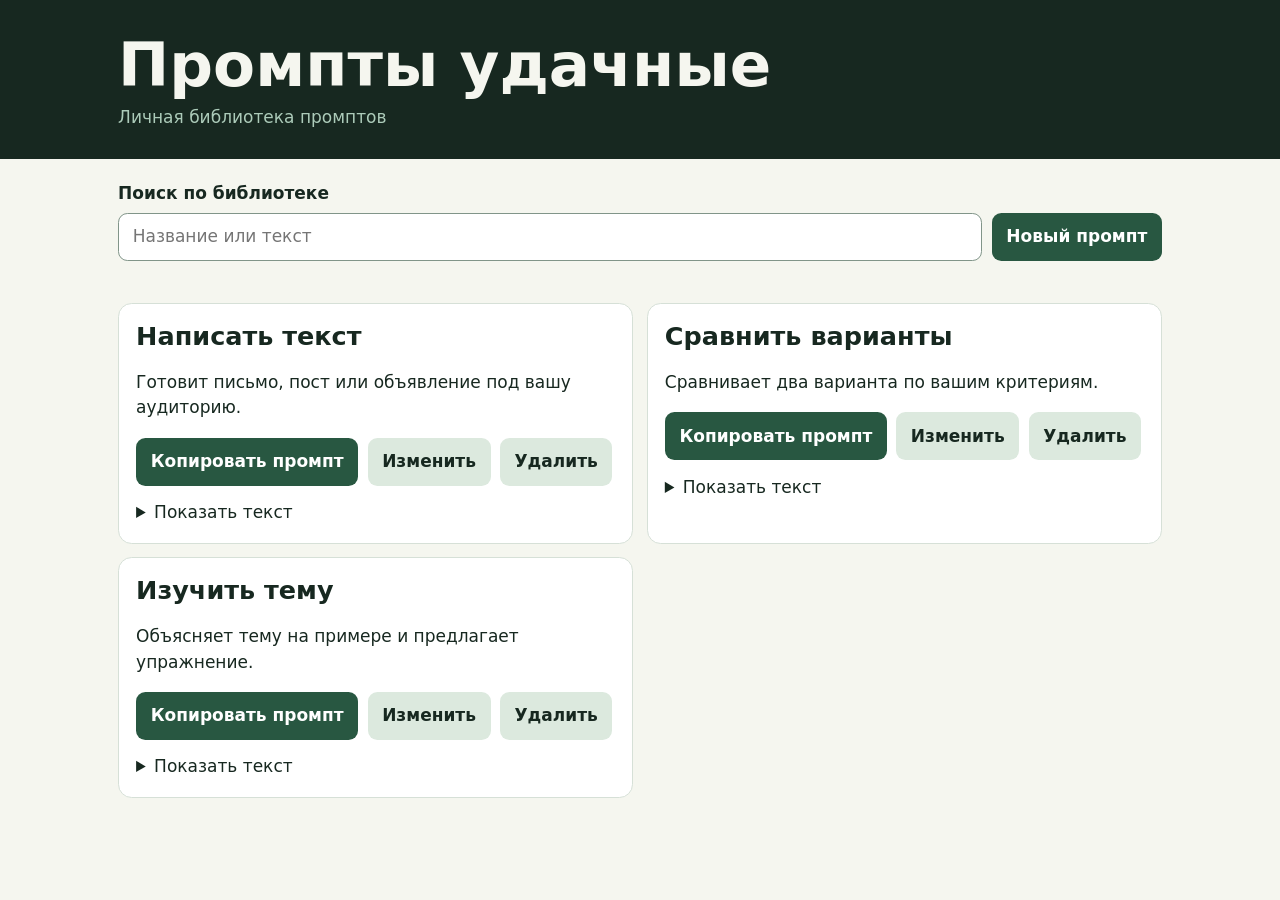
==== app/index.html @ 5c015fc0 "Deploy the prompt library browser preview" ====
<!doctype html>
<html lang="ru">
<head>
<meta charset="utf-8">
<meta name="viewport" content="width=device-width, initial-scale=1">
<meta name="theme-color" content="#172820">
<title>Промпты удачные</title>
<link rel="stylesheet" href="style.css">
<script src="app.js" defer></script>
</head>
<body>
<header><div class="wrap"><h1>Промпты удачные</h1><p>Личная библиотека промптов</p></div></header>
<main class="wrap">
<div class="toolbar"><label for="search">Поиск по библиотеке</label><div class="controls"><input id="search" type="search" placeholder="Название или текст"><button id="add" type="button">Новый промпт</button></div></div>
<p id="notice" role="status"></p>
<section id="library" aria-label="Сохранённые промпты"></section>
</main>
<dialog id="editor"><form id="form">
<h2 id="editor-title">Новый промпт</h2>
<label for="title">Название</label><input id="title" required maxlength="120">
<label for="description">Короткое описание</label><input id="description" maxlength="180" placeholder="Что делает этот промпт?">
<label for="body">Текст промпта</label><textarea id="body" rows="9" required></textarea>
<div class="actions"><button type="button" id="close">Отмена</button><button>Сохранить</button></div>
</form></dialog>
</body></html>
---- app/style.css ----
:root { font: 17px/1.5 system-ui, sans-serif; color: #172820; background: #f5f6ef; }
* { box-sizing: border-box; }
body { margin: 0; }
.wrap { max-width: 64rem; margin: auto; padding: 1.3rem; }
header { background: #172820; color: #f5f6ef; }
header p { color: #accbb9; margin: .4rem 0; }
h1 { margin: .5rem 0 0; font-size: clamp(2rem, 6vw, 3.6rem); line-height: 1.1; }
h2 { margin: 0; line-height: 1.25; }
label { display: block; font-weight: 650; margin-bottom: .35rem; }
.controls, .actions { display: flex; flex-wrap: wrap; gap: .55rem; }
.controls input { flex: 1 1 15rem; }
input, textarea, button { font: inherit; border-radius: .55rem; padding: .6rem .8rem; }
input, textarea { border: 1px solid #819589; background: white; color: inherit; width: 100%; }
button { background: #dce9de; border: 1px solid transparent; color: #172820; cursor: pointer; font-weight: 650; }
#add, button[type=submit], form button:last-child { background: #285741; color: white; }
#library { display: grid; gap: .8rem; grid-template-columns: repeat(auto-fit, minmax(min(100%, 25rem), 1fr)); }
article { background: white; border: 1px solid #d6e0d7; border-radius: .8rem; padding: 1rem; min-width: 0; }
article p { white-space: pre-wrap; overflow-wrap: anywhere; }
dialog { border: 1px solid #819589; border-radius: .8rem; width: min(94%, 39rem); color: inherit; }
dialog::backdrop { background: #172820a8; }
form label { margin-top: .8rem; }
form .actions { justify-content: flex-end; margin-top: .8rem; }
#notice { min-height: 1.5rem; margin: .5rem 0; }

article details { margin-top: .85rem; }
summary { cursor: pointer; }
article .actions button:first-child { background: #285741; color: white; }
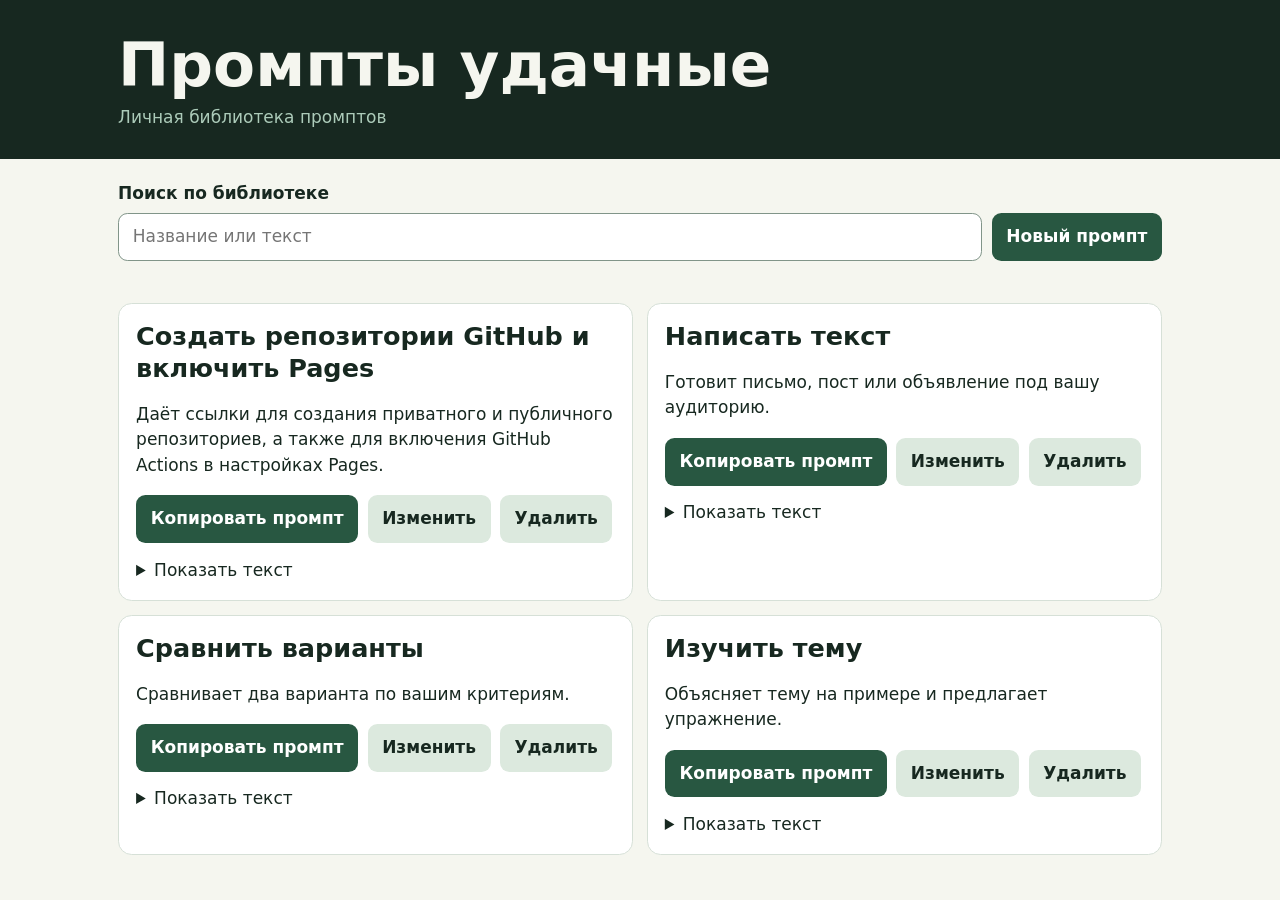
==== commit ef8a7302: "Publish the GitHub Pages setup prompt card" ====
--- a/app/index.html
+++ b/app/index.html
@@ -6,7 +6,7 @@
 <meta name="theme-color" content="#172820">
 <title>Промпты удачные</title>
 <link rel="stylesheet" href="style.css">
-<script src="app.js" defer></script>
+<script src="app.js?v=github-setup" defer></script>
 </head>
 <body>
 <header><div class="wrap"><h1>Промпты удачные</h1><p>Личная библиотека промптов</p></div></header>
@@ -14,6 +14,7 @@
 <div class="toolbar"><label for="search">Поиск по библиотеке</label><div class="controls"><input id="search" type="search" placeholder="Название или текст"><button id="add" type="button">Новый промпт</button></div></div>
 <p id="notice" role="status"></p>
 <section id="library" aria-label="Сохранённые промпты"></section>
+<button id="update-settings" hidden type="button">Обновления</button>
 </main>
 <dialog id="editor"><form id="form">
 <h2 id="editor-title">Новый промпт</h2>
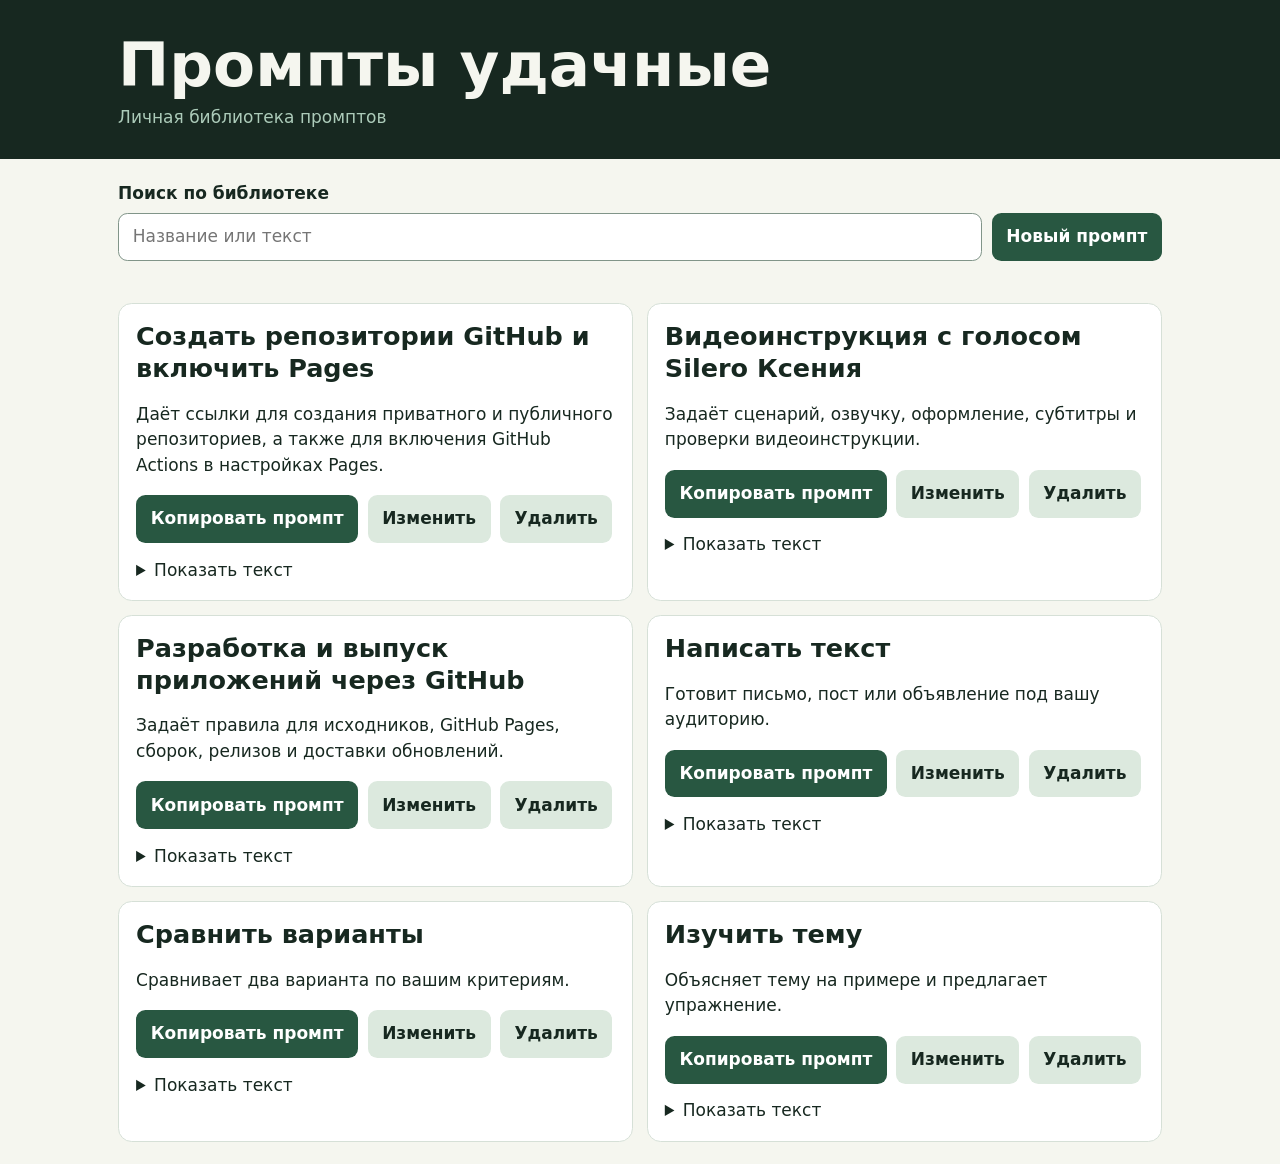
==== commit f455e551: "Publish the video and release prompt cards" ====
--- a/app/index.html
+++ b/app/index.html
@@ -6,7 +6,7 @@
 <meta name="theme-color" content="#172820">
 <title>Промпты удачные</title>
 <link rel="stylesheet" href="style.css">
-<script src="app.js?v=github-setup" defer></script>
+<script src="app.js?v=project-templates" defer></script>
 </head>
 <body>
 <header><div class="wrap"><h1>Промпты удачные</h1><p>Личная библиотека промптов</p></div></header>
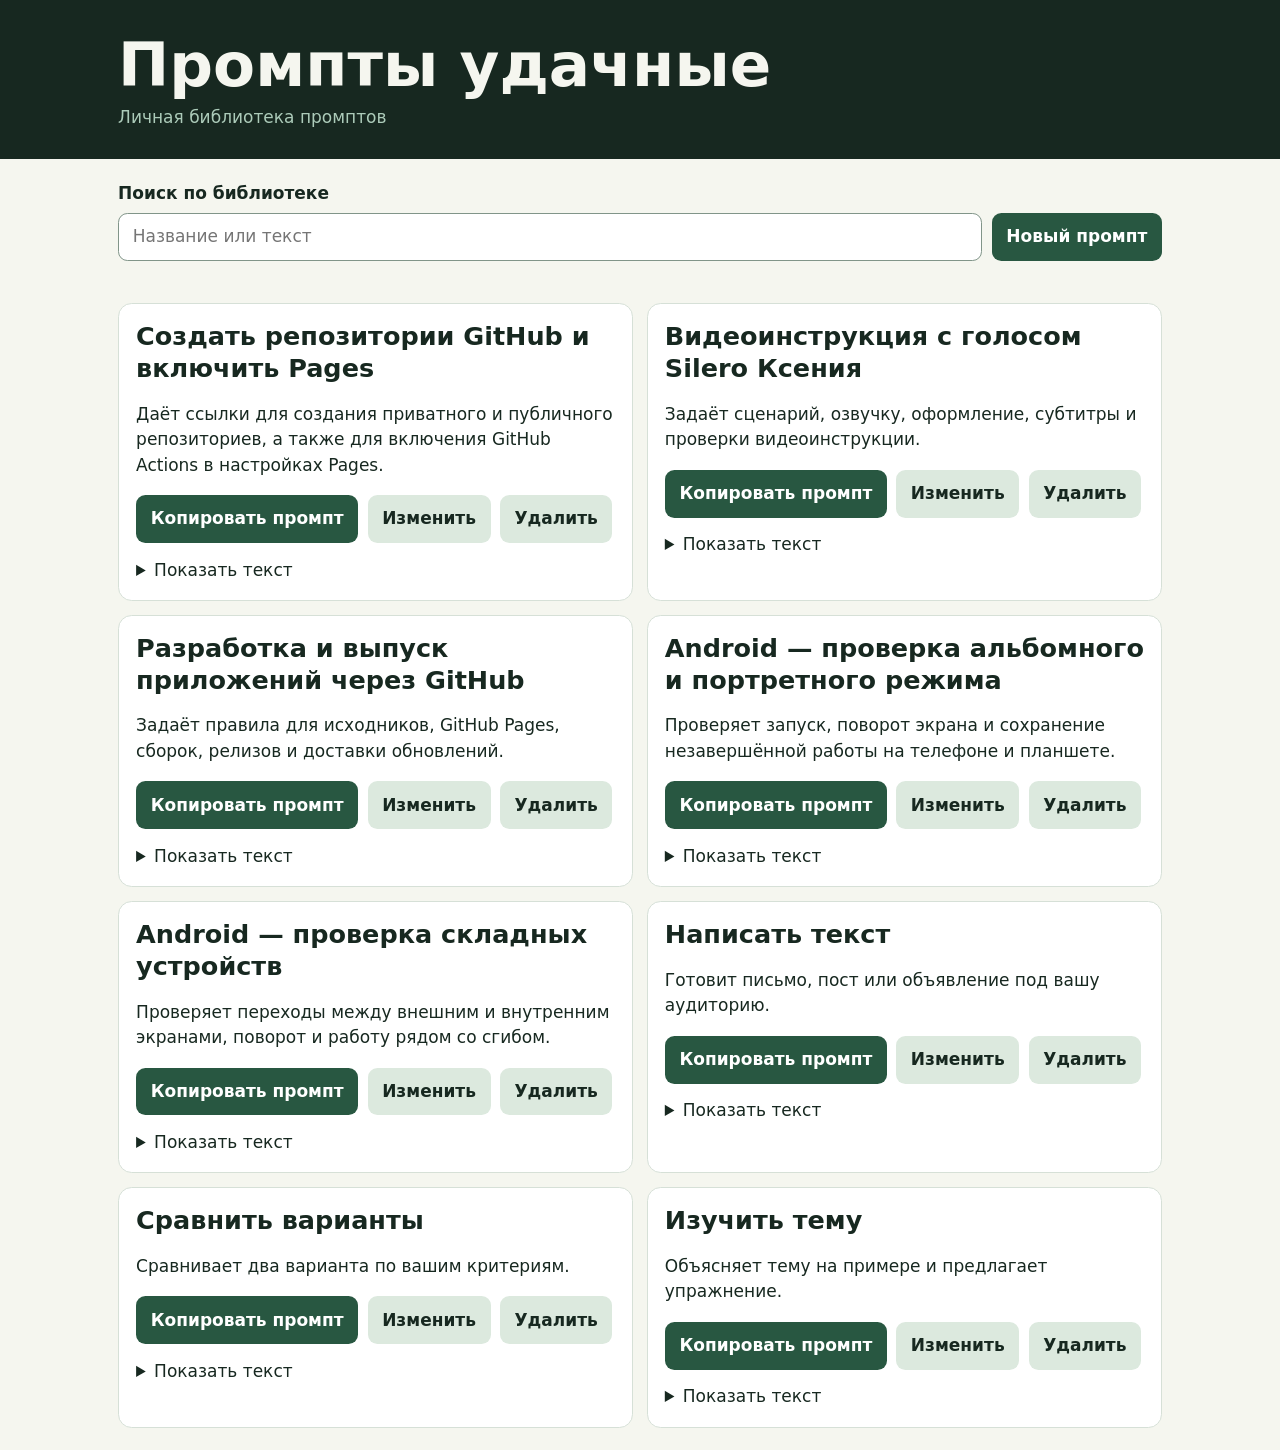
==== commit 5e0cb1d2: "Publish Android test prompt cards" ====
--- a/app/index.html
+++ b/app/index.html
@@ -6,7 +6,7 @@
 <meta name="theme-color" content="#172820">
 <title>Промпты удачные</title>
 <link rel="stylesheet" href="style.css">
-<script src="app.js?v=project-templates" defer></script>
+<script src="app.js?v=android-test-templates" defer></script>
 </head>
 <body>
 <header><div class="wrap"><h1>Промпты удачные</h1><p>Личная библиотека промптов</p></div></header>
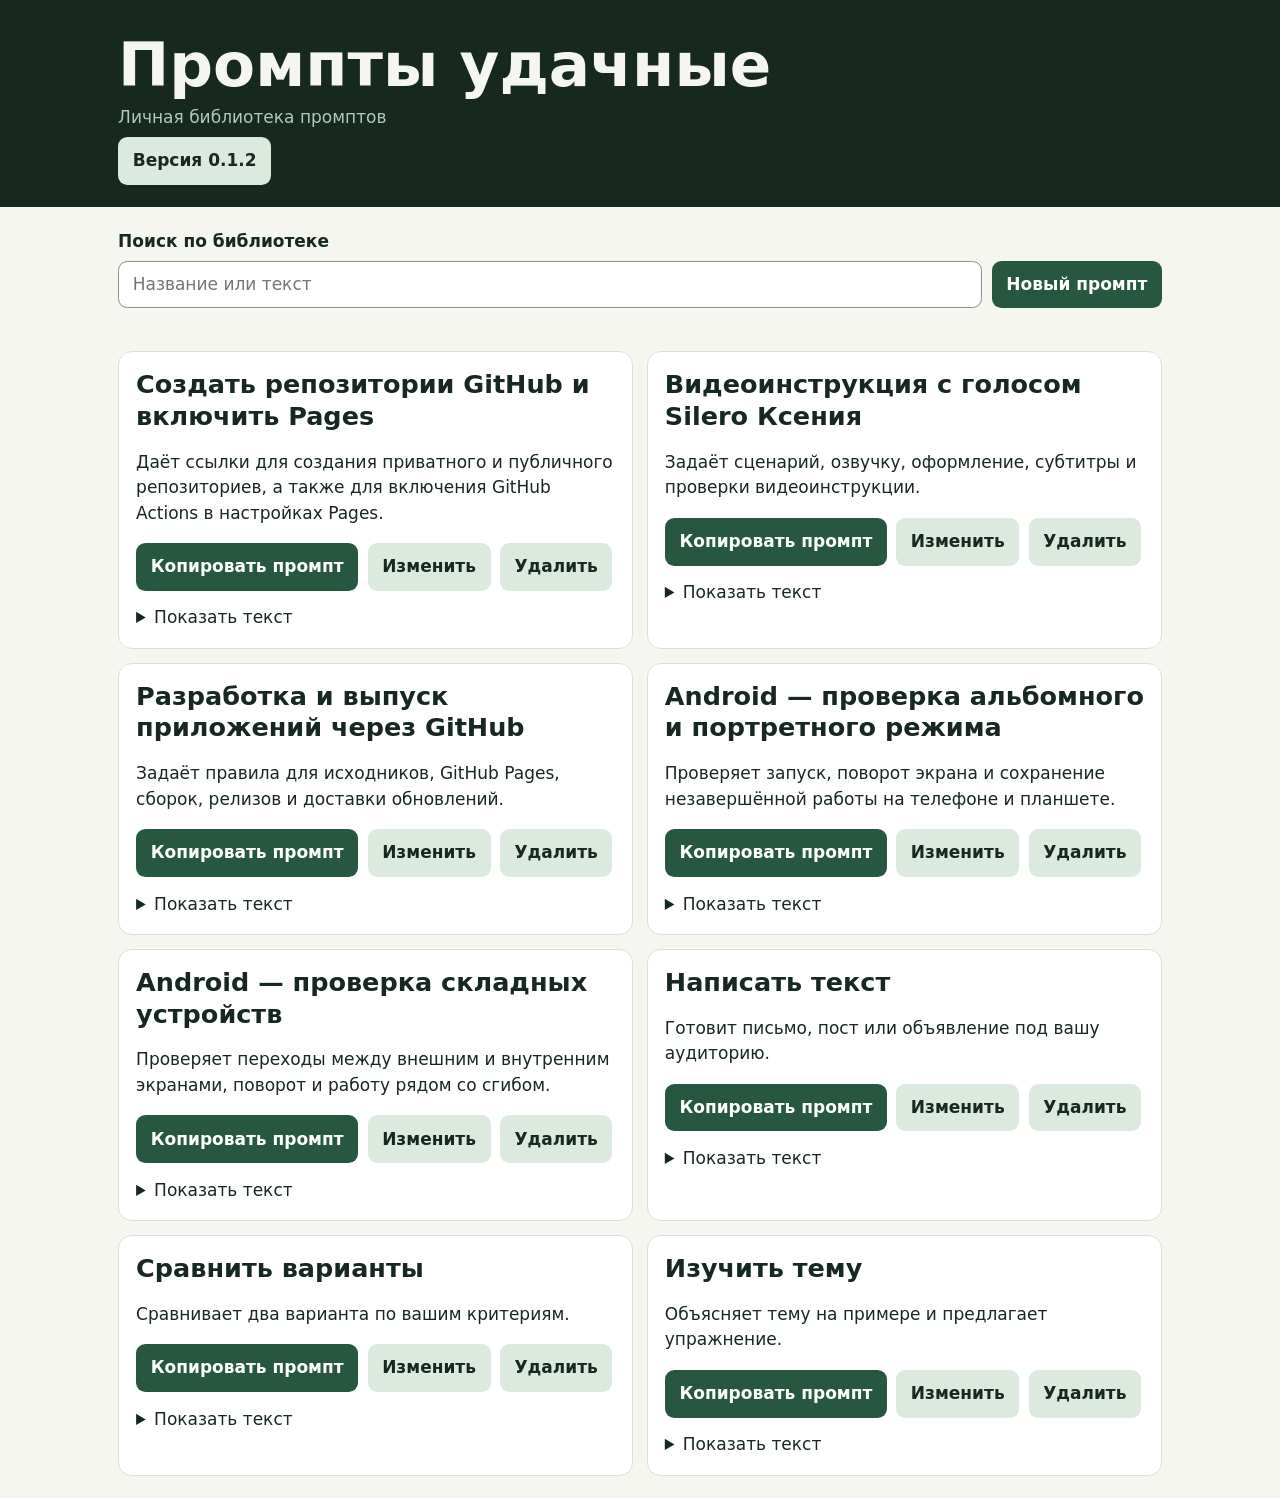
==== commit 63b0beb4: "Deploy version 0.1.2 with manual update checks" ====
--- a/app/index.html
+++ b/app/index.html
@@ -6,10 +6,10 @@
 <meta name="theme-color" content="#172820">
 <title>Промпты удачные</title>
 <link rel="stylesheet" href="style.css">
-<script src="app.js?v=android-test-templates" defer></script>
+<script src="app.js?v=0.1.2" defer></script>
 </head>
 <body>
-<header><div class="wrap"><h1>Промпты удачные</h1><p>Личная библиотека промптов</p></div></header>
+<header><div class="wrap"><h1>Промпты удачные</h1><p>Личная библиотека промптов</p><button id="check-version" type="button" data-build="3" aria-label="Версия 0.1.2 — проверить обновления">Версия 0.1.2</button></div></header>
 <main class="wrap">
 <div class="toolbar"><label for="search">Поиск по библиотеке</label><div class="controls"><input id="search" type="search" placeholder="Название или текст"><button id="add" type="button">Новый промпт</button></div></div>
 <p id="notice" role="status"></p>
